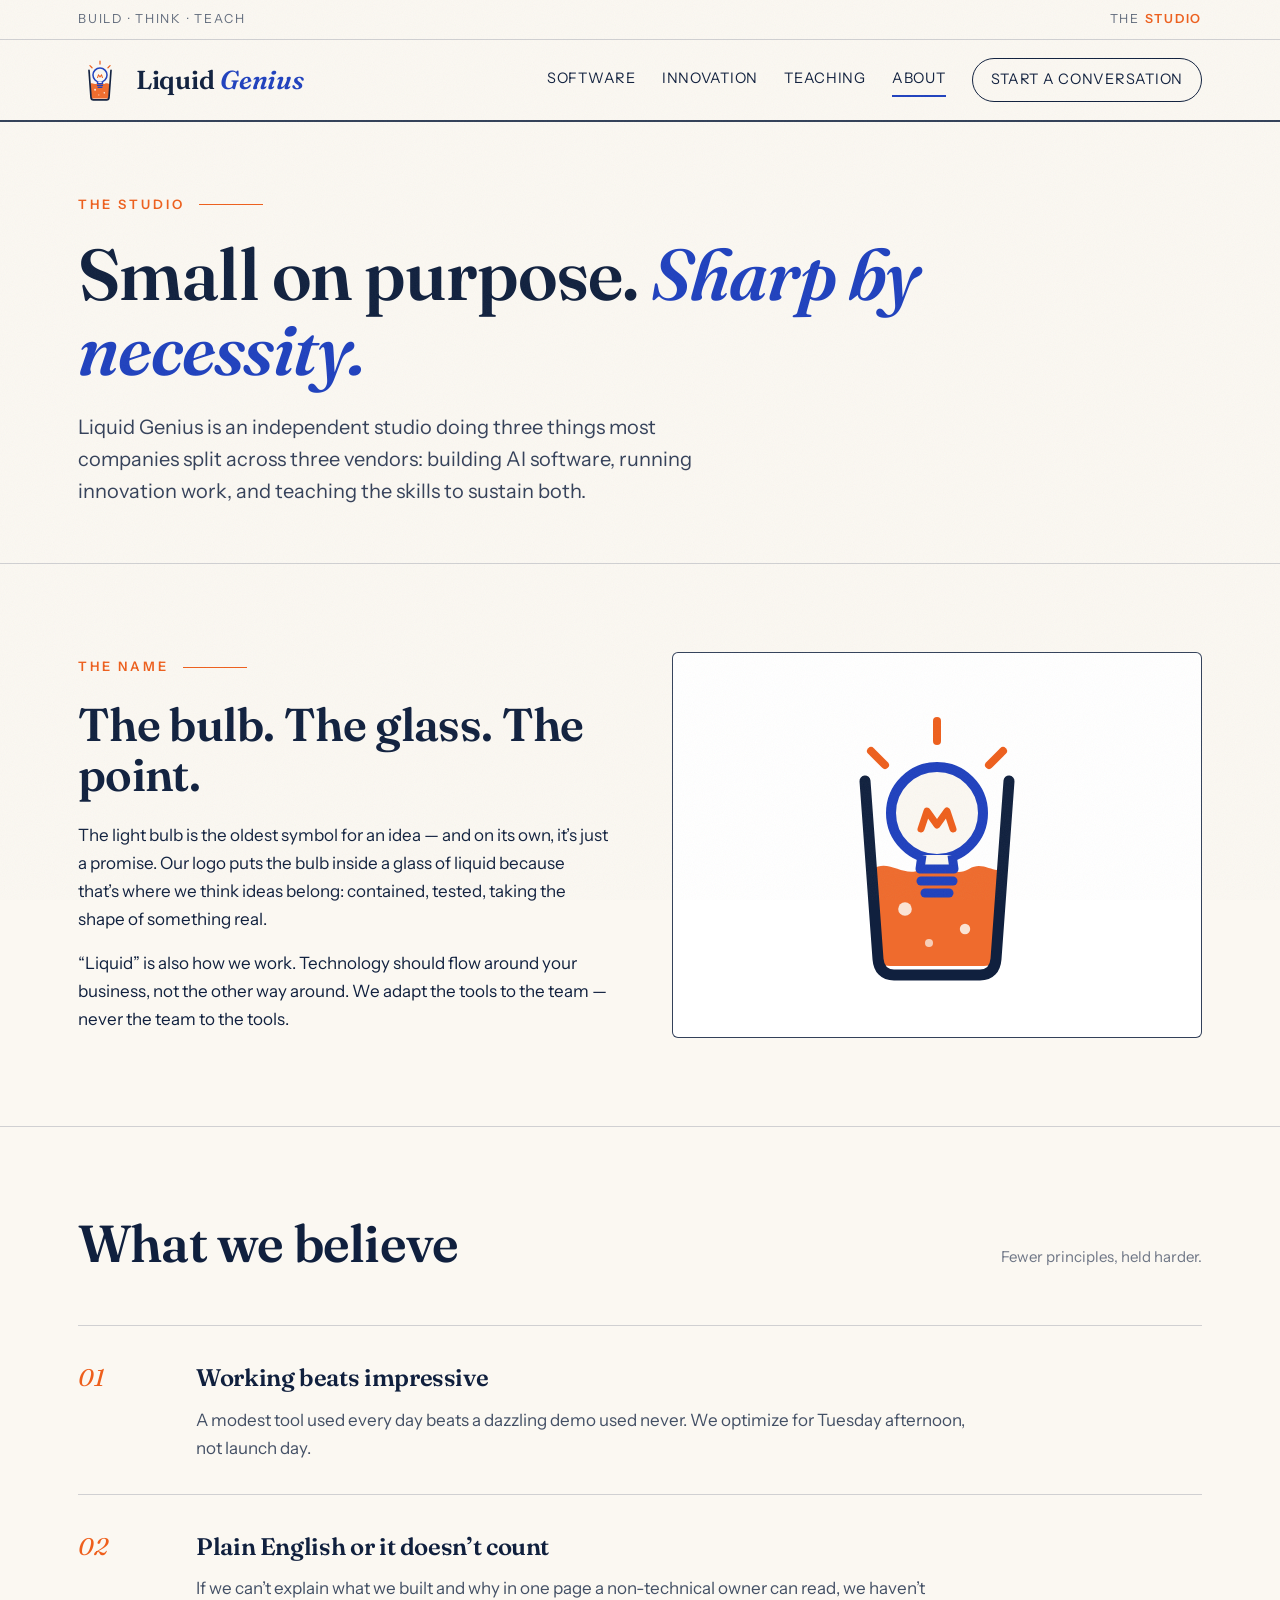
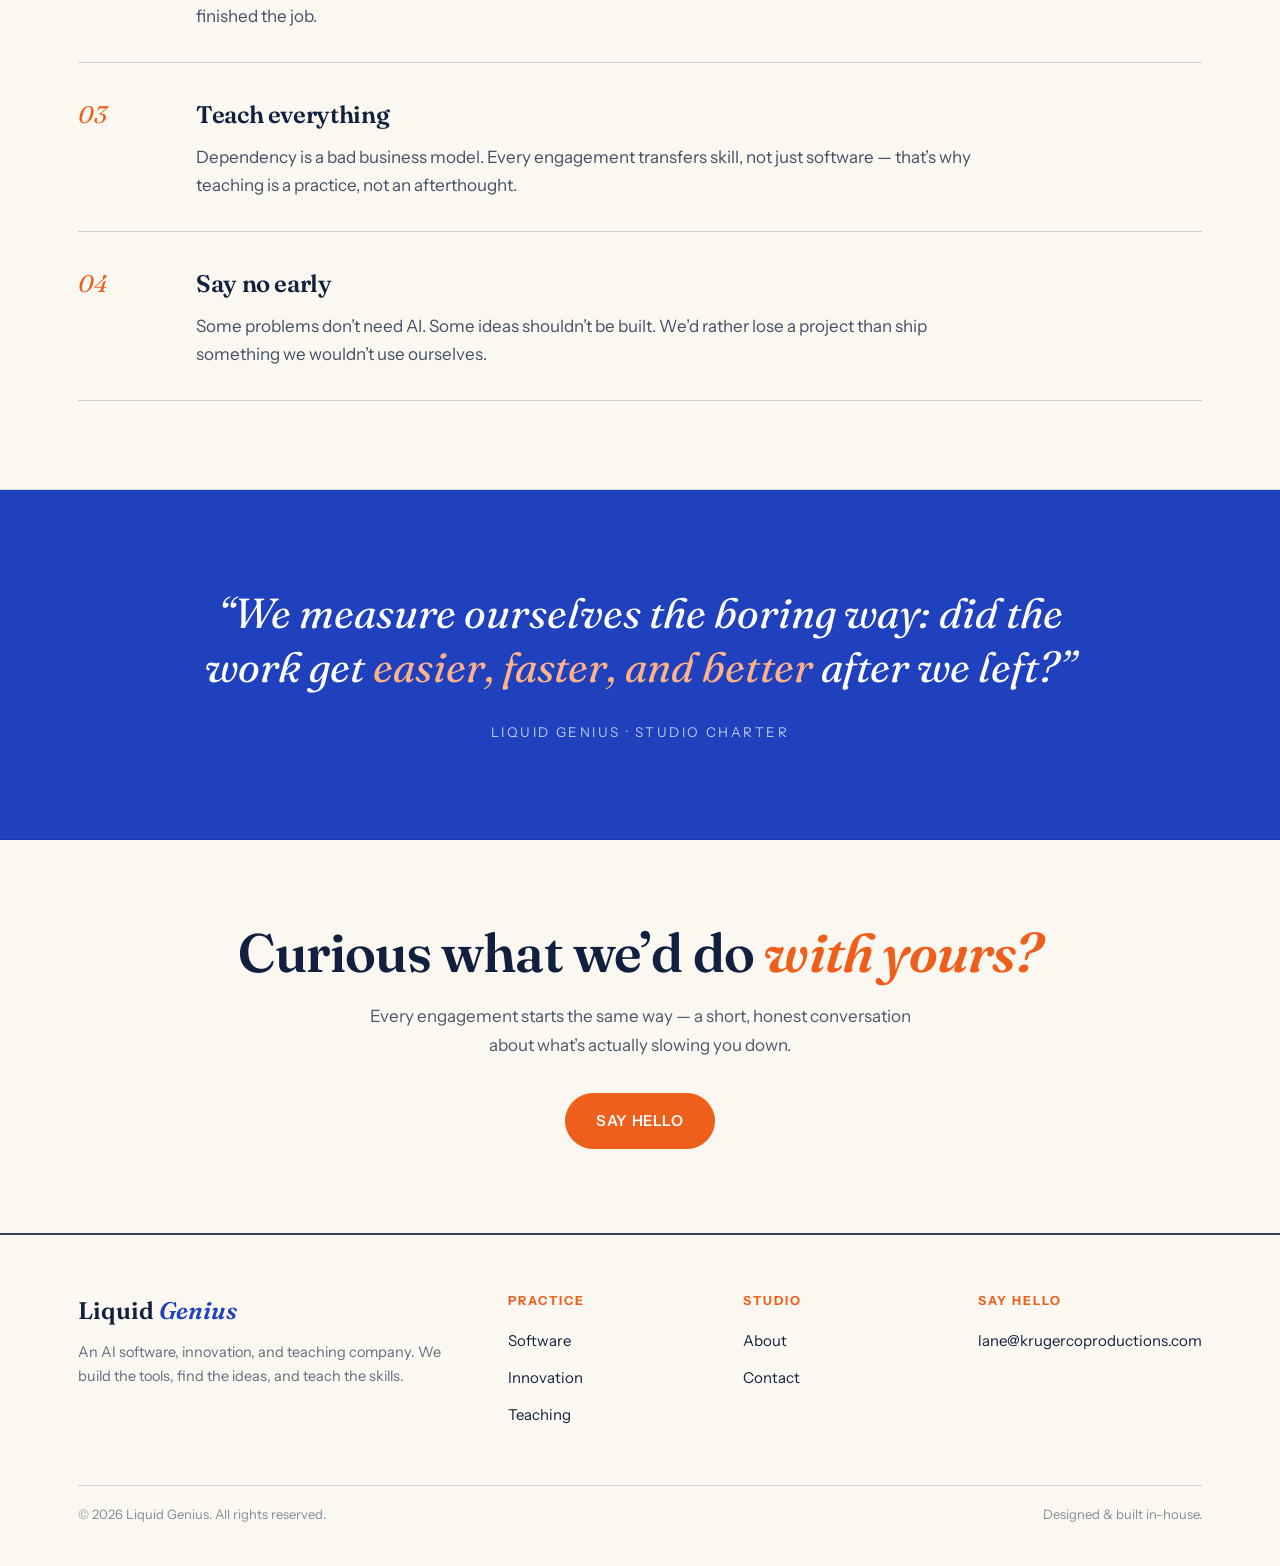
==== about.html @ c3c3f887 "Add Liquid Genius website" ====
<!DOCTYPE html>
<html lang="en">
<head>
  <meta charset="UTF-8">
  <meta name="viewport" content="width=device-width, initial-scale=1.0">
  <title>About — Liquid Genius</title>
  <meta name="description" content="About Liquid Genius: an independent AI software, innovation, and teaching studio. Why the light bulb, why the glass, and how we work.">
  <link rel="icon" type="image/svg+xml" href="logo.svg">
  <link rel="preconnect" href="https://fonts.googleapis.com">
  <link rel="preconnect" href="https://fonts.gstatic.com" crossorigin>
  <link href="https://fonts.googleapis.com/css2?family=Fraunces:ital,wght@0,400;0,600;1,400;1,600&family=Instrument+Sans:wght@400;500;600&display=swap" rel="stylesheet">
  <link rel="stylesheet" href="styles.css">
</head>
<body>

  <div class="topbar">
    <div class="wrap">
      <span>Build &middot; Think &middot; Teach</span>
      <span>The <b>studio</b></span>
    </div>
  </div>

  <header class="site">
    <div class="wrap">
      <a class="brand" href="index.html">
        <img src="logo.svg" alt="Liquid Genius logo — a light bulb in a liquid glass">
        <span class="word">Liquid&nbsp;<em>Genius</em></span>
      </a>
      <input type="checkbox" id="navtoggle">
      <label class="burger" for="navtoggle" aria-label="Menu"><span></span><span></span><span></span></label>
      <nav class="main">
        <a href="software.html">Software</a>
        <a href="innovation.html">Innovation</a>
        <a href="teaching.html">Teaching</a>
        <a href="about.html" class="here">About</a>
        <a href="contact.html" class="cta">Start a conversation</a>
      </nav>
    </div>
  </header>

  <section class="page-hero">
    <div class="wrap">
      <p class="kicker">The studio</p>
      <h1>Small on purpose. <em>Sharp by necessity.</em></h1>
      <p class="lede">Liquid Genius is an independent studio doing three things most companies split across three vendors: building AI software, running innovation work, and teaching the skills to sustain both.</p>
    </div>
  </section>

  <section class="block">
    <div class="wrap feature">
      <div>
        <p class="kicker">The name</p>
        <h2>The bulb. The glass. The point.</h2>
        <p>The light bulb is the oldest symbol for an idea — and on its own, it&rsquo;s just a promise. Our logo puts the bulb inside a glass of liquid because that&rsquo;s where we think ideas belong: contained, tested, taking the shape of something real.</p>
        <p>&ldquo;Liquid&rdquo; is also how we work. Technology should flow around your business, not the other way around. We adapt the tools to the team — never the team to the tools.</p>
      </div>
      <div class="art" style="display:flex; justify-content:center;">
        <img src="logo.svg" alt="The Liquid Genius mark: a light bulb in a liquid glass" style="max-width:240px;">
      </div>
    </div>
  </section>

  <section class="block">
    <div class="wrap">
      <div class="section-head">
        <h2>What we believe</h2>
        <p class="note">Fewer principles, held harder.</p>
      </div>
      <div class="steps">
        <div class="step">
          <div>
            <h3>Working beats impressive</h3>
            <p>A modest tool used every day beats a dazzling demo used never. We optimize for Tuesday afternoon, not launch day.</p>
          </div>
        </div>
        <div class="step">
          <div>
            <h3>Plain English or it doesn&rsquo;t count</h3>
            <p>If we can&rsquo;t explain what we built and why in one page a non-technical owner can read, we haven&rsquo;t finished the job.</p>
          </div>
        </div>
        <div class="step">
          <div>
            <h3>Teach everything</h3>
            <p>Dependency is a bad business model. Every engagement transfers skill, not just software — that&rsquo;s why teaching is a practice, not an afterthought.</p>
          </div>
        </div>
        <div class="step">
          <div>
            <h3>Say no early</h3>
            <p>Some problems don&rsquo;t need AI. Some ideas shouldn&rsquo;t be built. We&rsquo;d rather lose a project than ship something we wouldn&rsquo;t use ourselves.</p>
          </div>
        </div>
      </div>
    </div>
  </section>

  <section class="pull">
    <div class="wrap">
      <blockquote>&ldquo;We measure ourselves the boring way: did the work get <span class="hl">easier, faster, and better</span> after we left?&rdquo;</blockquote>
      <cite>Liquid Genius &middot; Studio charter</cite>
    </div>
  </section>

  <section class="band">
    <div class="wrap">
      <h2>Curious what we&rsquo;d do <em>with yours?</em></h2>
      <p>Every engagement starts the same way — a short, honest conversation about what&rsquo;s actually slowing you down.</p>
      <a class="btn orange" href="contact.html">Say hello</a>
    </div>
  </section>

  <footer class="site">
    <div class="wrap">
      <div class="cols">
        <div>
          <div class="word">Liquid&nbsp;<em>Genius</em></div>
          <p>An AI software, innovation, and teaching company. We build the tools, find the ideas, and teach the skills.</p>
        </div>
        <div>
          <h4>Practice</h4>
          <ul>
            <li><a href="software.html">Software</a></li>
            <li><a href="innovation.html">Innovation</a></li>
            <li><a href="teaching.html">Teaching</a></li>
          </ul>
        </div>
        <div>
          <h4>Studio</h4>
          <ul>
            <li><a href="about.html">About</a></li>
            <li><a href="contact.html">Contact</a></li>
          </ul>
        </div>
        <div>
          <h4>Say hello</h4>
          <ul>
            <li><a href="mailto:lane@krugercoproductions.com">lane@krugercoproductions.com</a></li>
          </ul>
        </div>
      </div>
      <div class="fine">
        <span>&copy; 2026 Liquid Genius. All rights reserved.</span>
        <span>Designed &amp; built in-house.</span>
      </div>
    </div>
  </footer>

</body>
</html>
---- styles.css ----
/* ------------------------------------------------------------------
   Liquid Genius — house stylesheet
   Bright editorial: warm paper, navy ink, cobalt blue, tangerine.
------------------------------------------------------------------- */

:root {
  --paper: #FBF8F2;
  --ink: #10203E;
  --blue: #1F41BE;
  --blue-deep: #14297A;
  --orange: #EE5F1C;
  --orange-soft: #FBE3D4;
  --rule: rgba(16, 32, 62, 0.18);
  --rule-strong: rgba(16, 32, 62, 0.85);
  --max: 1180px;
  --serif: "Fraunces", Georgia, serif;
  --sans: "Instrument Sans", "Helvetica Neue", Arial, sans-serif;
}

* { margin: 0; padding: 0; box-sizing: border-box; }

html { scroll-behavior: smooth; }

body {
  background: var(--paper);
  color: var(--ink);
  font-family: var(--sans);
  font-size: 17px;
  line-height: 1.65;
  -webkit-font-smoothing: antialiased;
}

/* faint paper grain */
body::before {
  content: "";
  position: fixed;
  inset: 0;
  pointer-events: none;
  z-index: 999;
  opacity: 0.05;
  background-image: url("data:image/svg+xml,%3Csvg xmlns='http://www.w3.org/2000/svg' width='160' height='160'%3E%3Cfilter id='n'%3E%3CfeTurbulence type='fractalNoise' baseFrequency='0.9' numOctaves='2'/%3E%3C/filter%3E%3Crect width='160' height='160' filter='url(%23n)'/%3E%3C/svg%3E");
}

img, svg { display: block; max-width: 100%; }

a { color: var(--blue); text-decoration-color: var(--orange); text-decoration-thickness: 2px; text-underline-offset: 3px; }
a:hover { color: var(--orange); }

.wrap { max-width: var(--max); margin: 0 auto; padding: 0 28px; }

/* ---------- masthead ---------- */

.topbar {
  border-bottom: 1px solid var(--rule);
  font-size: 12.5px;
  letter-spacing: 0.14em;
  text-transform: uppercase;
}
.topbar .wrap {
  display: flex;
  justify-content: space-between;
  padding-top: 9px;
  padding-bottom: 9px;
  color: rgba(16, 32, 62, 0.65);
}
.topbar span b { color: var(--orange); font-weight: 600; }

header.site {
  border-bottom: 2px solid var(--rule-strong);
  position: relative;
}
header.site .wrap {
  display: flex;
  align-items: center;
  justify-content: space-between;
  gap: 24px;
  padding-top: 18px;
  padding-bottom: 18px;
}

.brand {
  display: flex;
  align-items: center;
  gap: 14px;
  text-decoration: none;
  color: var(--ink);
}
.brand:hover { color: var(--ink); }
.brand svg, .brand img { width: 44px; height: 44px; }
.brand .word {
  font-family: var(--serif);
  font-weight: 600;
  font-size: 26px;
  letter-spacing: -0.01em;
  line-height: 1;
}
.brand .word em { font-style: italic; color: var(--blue); }

nav.main { display: flex; gap: 26px; align-items: center; }
nav.main a {
  font-size: 14.5px;
  letter-spacing: 0.05em;
  text-transform: uppercase;
  text-decoration: none;
  color: var(--ink);
  padding: 4px 0;
  border-bottom: 2px solid transparent;
}
nav.main a:hover { border-bottom-color: var(--orange); color: var(--ink); }
nav.main a.here { border-bottom-color: var(--blue); }
nav.main a.cta {
  border: 1.5px solid var(--ink);
  padding: 9px 18px;
  border-radius: 999px;
}
nav.main a.cta:hover { background: var(--orange); border-color: var(--orange); color: #fff; }

/* mobile nav */
#navtoggle { display: none; }
label.burger { display: none; cursor: pointer; }
label.burger span { display: block; width: 26px; height: 2px; background: var(--ink); margin: 6px 0; }

/* ---------- type ---------- */

h1, h2, h3 { font-family: var(--serif); font-weight: 600; letter-spacing: -0.015em; }

.kicker {
  font-family: var(--sans);
  font-size: 13px;
  font-weight: 600;
  letter-spacing: 0.22em;
  text-transform: uppercase;
  color: var(--orange);
  display: flex;
  align-items: center;
  gap: 14px;
  margin-bottom: 22px;
}
.kicker::after { content: ""; height: 1px; flex: 0 0 64px; background: var(--orange); }

.display {
  font-size: clamp(44px, 7vw, 88px);
  line-height: 1.02;
}
.display em { font-style: italic; color: var(--blue); }
.display .mark {
  font-style: italic;
  color: var(--ink);
  background: linear-gradient(transparent 62%, var(--orange-soft) 62%);
  padding: 0 4px;
}

.lede {
  font-size: 20px;
  line-height: 1.6;
  max-width: 34em;
  color: rgba(16, 32, 62, 0.85);
}

/* ---------- hero ---------- */

.hero { padding: 84px 0 72px; border-bottom: 1px solid var(--rule); }
.hero .grid {
  display: grid;
  grid-template-columns: minmax(0, 7fr) minmax(0, 4fr);
  gap: 56px;
  align-items: center;
}
.hero .lede { margin-top: 28px; }
.hero .actions { margin-top: 38px; display: flex; gap: 16px; flex-wrap: wrap; }

.btn {
  display: inline-block;
  font-size: 15px;
  font-weight: 600;
  letter-spacing: 0.04em;
  text-transform: uppercase;
  text-decoration: none;
  padding: 15px 30px;
  border-radius: 999px;
  border: 1.5px solid var(--ink);
  color: var(--ink);
  transition: all 0.15s ease;
}
.btn:hover { transform: translateY(-2px); color: var(--ink); }
.btn.solid { background: var(--blue); border-color: var(--blue); color: #fff; }
.btn.solid:hover { background: var(--blue-deep); border-color: var(--blue-deep); color: #fff; }
.btn.orange { background: var(--orange); border-color: var(--orange); color: #fff; }
.btn.orange:hover { filter: brightness(0.92); color: #fff; }

.hero-art { position: relative; }
.hero-art svg { width: 100%; max-width: 380px; margin: 0 auto; }
.hero-art .caption {
  margin-top: 18px;
  text-align: center;
  font-size: 13px;
  letter-spacing: 0.08em;
  text-transform: uppercase;
  color: rgba(16, 32, 62, 0.55);
}

/* ---------- ticker strip ---------- */

.strip {
  border-bottom: 1px solid var(--rule);
  padding: 16px 0;
  font-size: 14px;
  letter-spacing: 0.16em;
  text-transform: uppercase;
  color: rgba(16, 32, 62, 0.6);
}
.strip .wrap { display: flex; gap: 34px; flex-wrap: wrap; justify-content: center; }
.strip b { color: var(--orange); font-weight: 600; }

/* ---------- numbered services ---------- */

section.block { padding: 88px 0; border-bottom: 1px solid var(--rule); }
section.block.tight { padding: 64px 0; }

.section-head { display: flex; align-items: baseline; justify-content: space-between; gap: 24px; margin-bottom: 54px; flex-wrap: wrap; }
.section-head h2 { font-size: clamp(32px, 4.4vw, 52px); line-height: 1.08; }
.section-head .note { font-size: 15px; color: rgba(16, 32, 62, 0.6); max-width: 22em; }

.svc { display: grid; grid-template-columns: 90px minmax(0, 5fr) minmax(0, 6fr) 130px; gap: 28px; align-items: baseline; padding: 34px 0; border-top: 1px solid var(--rule); text-decoration: none; color: var(--ink); transition: background 0.15s ease; }
.svc:last-of-type { border-bottom: 1px solid var(--rule); }
.svc:hover { background: rgba(31, 65, 190, 0.045); color: var(--ink); }
.svc .no { font-family: var(--serif); font-style: italic; font-size: 22px; color: var(--orange); }
.svc h3 { font-size: 30px; }
.svc p { font-size: 16px; color: rgba(16, 32, 62, 0.78); }
.svc .go { font-size: 13.5px; font-weight: 600; letter-spacing: 0.14em; text-transform: uppercase; color: var(--blue); text-align: right; }
.svc:hover .go { color: var(--orange); }

/* ---------- two-column feature ---------- */

.feature { display: grid; grid-template-columns: 1fr 1fr; gap: 64px; align-items: center; }
.feature h2 { font-size: clamp(30px, 4vw, 46px); line-height: 1.1; margin-bottom: 20px; }
.feature p + p { margin-top: 16px; }
.feature .art { border: 1.5px solid var(--rule-strong); border-radius: 6px; padding: 48px 40px; background: #fff; }

/* ---------- stats ---------- */

.stats { display: grid; grid-template-columns: repeat(3, 1fr); gap: 0; border: 1.5px solid var(--rule-strong); border-radius: 6px; overflow: hidden; background: #fff; }
.stat { padding: 38px 34px; border-left: 1px solid var(--rule); }
.stat:first-child { border-left: 0; }
.stat .n { font-family: var(--serif); font-size: 52px; line-height: 1; color: var(--blue); }
.stat .n sup { font-size: 26px; color: var(--orange); }
.stat .l { margin-top: 10px; font-size: 14px; letter-spacing: 0.1em; text-transform: uppercase; color: rgba(16, 32, 62, 0.6); }

/* ---------- cards (courses etc.) ---------- */

.cards { display: grid; grid-template-columns: repeat(3, 1fr); gap: 26px; }
.card { border: 1.5px solid var(--rule-strong); border-radius: 6px; background: #fff; padding: 32px 28px; display: flex; flex-direction: column; gap: 14px; }
.card .tag { align-self: flex-start; font-size: 12px; font-weight: 600; letter-spacing: 0.14em; text-transform: uppercase; color: var(--orange); border: 1px solid var(--orange); border-radius: 999px; padding: 4px 12px; }
.card h3 { font-size: 24px; line-height: 1.2; }
.card p { font-size: 15.5px; color: rgba(16, 32, 62, 0.78); flex: 1; }
.card .meta { font-size: 13.5px; letter-spacing: 0.06em; text-transform: uppercase; color: rgba(16, 32, 62, 0.55); border-top: 1px solid var(--rule); padding-top: 14px; }

/* ---------- pull quote ---------- */

.pull { padding: 96px 0; text-align: center; border-bottom: 1px solid var(--rule); background: var(--blue); color: #fff; }
.pull blockquote { font-family: var(--serif); font-style: italic; font-size: clamp(26px, 3.6vw, 42px); line-height: 1.3; max-width: 22em; margin: 0 auto; }
.pull blockquote .hl { color: #FFB187; }
.pull cite { display: block; margin-top: 26px; font-family: var(--sans); font-style: normal; font-size: 13.5px; letter-spacing: 0.18em; text-transform: uppercase; color: rgba(255, 255, 255, 0.7); }

/* ---------- page hero (interior pages) ---------- */

.page-hero { padding: 72px 0 56px; border-bottom: 1px solid var(--rule); }
.page-hero h1 { font-size: clamp(40px, 6vw, 72px); line-height: 1.04; }
.page-hero h1 em { font-style: italic; color: var(--blue); }
.page-hero .lede { margin-top: 24px; }

/* ---------- prose lists ---------- */

.steps { counter-reset: step; }
.step { display: grid; grid-template-columns: 90px 1fr; gap: 28px; padding: 32px 0; border-top: 1px solid var(--rule); }
.step:last-child { border-bottom: 1px solid var(--rule); }
.step::before { counter-increment: step; content: "0" counter(step); font-family: var(--serif); font-style: italic; font-size: 24px; color: var(--orange); }
.step h3 { font-size: 24px; margin-bottom: 8px; }
.step p { color: rgba(16, 32, 62, 0.78); max-width: 46em; }

/* ---------- CTA band ---------- */

.band { padding: 84px 0; text-align: center; }
.band h2 { font-size: clamp(32px, 4.6vw, 54px); line-height: 1.08; }
.band h2 em { font-style: italic; color: var(--orange); }
.band p { margin: 20px auto 34px; max-width: 32em; color: rgba(16, 32, 62, 0.75); }

/* ---------- contact ---------- */

.contact-grid { display: grid; grid-template-columns: 5fr 6fr; gap: 64px; align-items: start; }
.contact-grid .info h3 { font-size: 22px; margin-bottom: 6px; }
.contact-grid .info .item { padding: 22px 0; border-top: 1px solid var(--rule); }
.contact-grid .info .item:last-child { border-bottom: 1px solid var(--rule); }
.contact-grid .info a { font-size: 18px; }

form.contact { border: 1.5px solid var(--rule-strong); border-radius: 6px; background: #fff; padding: 38px 34px; }
form.contact label { display: block; font-size: 13px; font-weight: 600; letter-spacing: 0.12em; text-transform: uppercase; margin: 22px 0 8px; color: rgba(16, 32, 62, 0.7); }
form.contact label:first-of-type { margin-top: 0; }
form.contact input, form.contact select, form.contact textarea {
  width: 100%;
  font: 16px/1.5 var(--sans);
  color: var(--ink);
  background: var(--paper);
  border: 1px solid var(--rule);
  border-radius: 4px;
  padding: 13px 14px;
}
form.contact input:focus, form.contact select:focus, form.contact textarea:focus {
  outline: 2px solid var(--blue);
  outline-offset: 1px;
}
form.contact button { margin-top: 28px; width: 100%; cursor: pointer; font-family: var(--sans); }

/* ---------- footer ---------- */

footer.site { border-top: 2px solid var(--rule-strong); padding: 56px 0 40px; }
footer.site .cols { display: grid; grid-template-columns: 2fr 1fr 1fr 1fr; gap: 40px; }
footer.site .word { font-family: var(--serif); font-weight: 600; font-size: 24px; }
footer.site .word em { font-style: italic; color: var(--blue); }
footer.site p { font-size: 14.5px; color: rgba(16, 32, 62, 0.65); max-width: 26em; margin-top: 10px; }
footer.site h4 { font-size: 12.5px; letter-spacing: 0.16em; text-transform: uppercase; color: var(--orange); margin-bottom: 14px; }
footer.site ul { list-style: none; }
footer.site li { margin-bottom: 9px; }
footer.site li a { font-size: 15px; text-decoration: none; color: var(--ink); }
footer.site li a:hover { color: var(--orange); }
footer.site .fine { margin-top: 48px; padding-top: 18px; border-top: 1px solid var(--rule); display: flex; justify-content: space-between; gap: 16px; flex-wrap: wrap; font-size: 13px; color: rgba(16, 32, 62, 0.5); }

/* ---------- responsive ---------- */

@media (max-width: 920px) {
  .hero .grid, .feature, .contact-grid { grid-template-columns: 1fr; }
  .hero-art { order: -1; }
  .hero-art svg { max-width: 220px; }
  .svc { grid-template-columns: 56px 1fr; }
  .svc p { grid-column: 2; }
  .svc .go { grid-column: 2; text-align: left; }
  .stats, .cards { grid-template-columns: 1fr; }
  .stat { border-left: 0; border-top: 1px solid var(--rule); }
  .stat:first-child { border-top: 0; }
  footer.site .cols { grid-template-columns: 1fr 1fr; }

  label.burger { display: block; }
  nav.main {
    display: none;
    position: absolute;
    top: 100%;
    left: 0;
    right: 0;
    background: var(--paper);
    border-bottom: 2px solid var(--rule-strong);
    flex-direction: column;
    align-items: flex-start;
    padding: 20px 28px 26px;
    gap: 18px;
    z-index: 50;
  }
  #navtoggle:checked ~ nav.main { display: flex; }
}
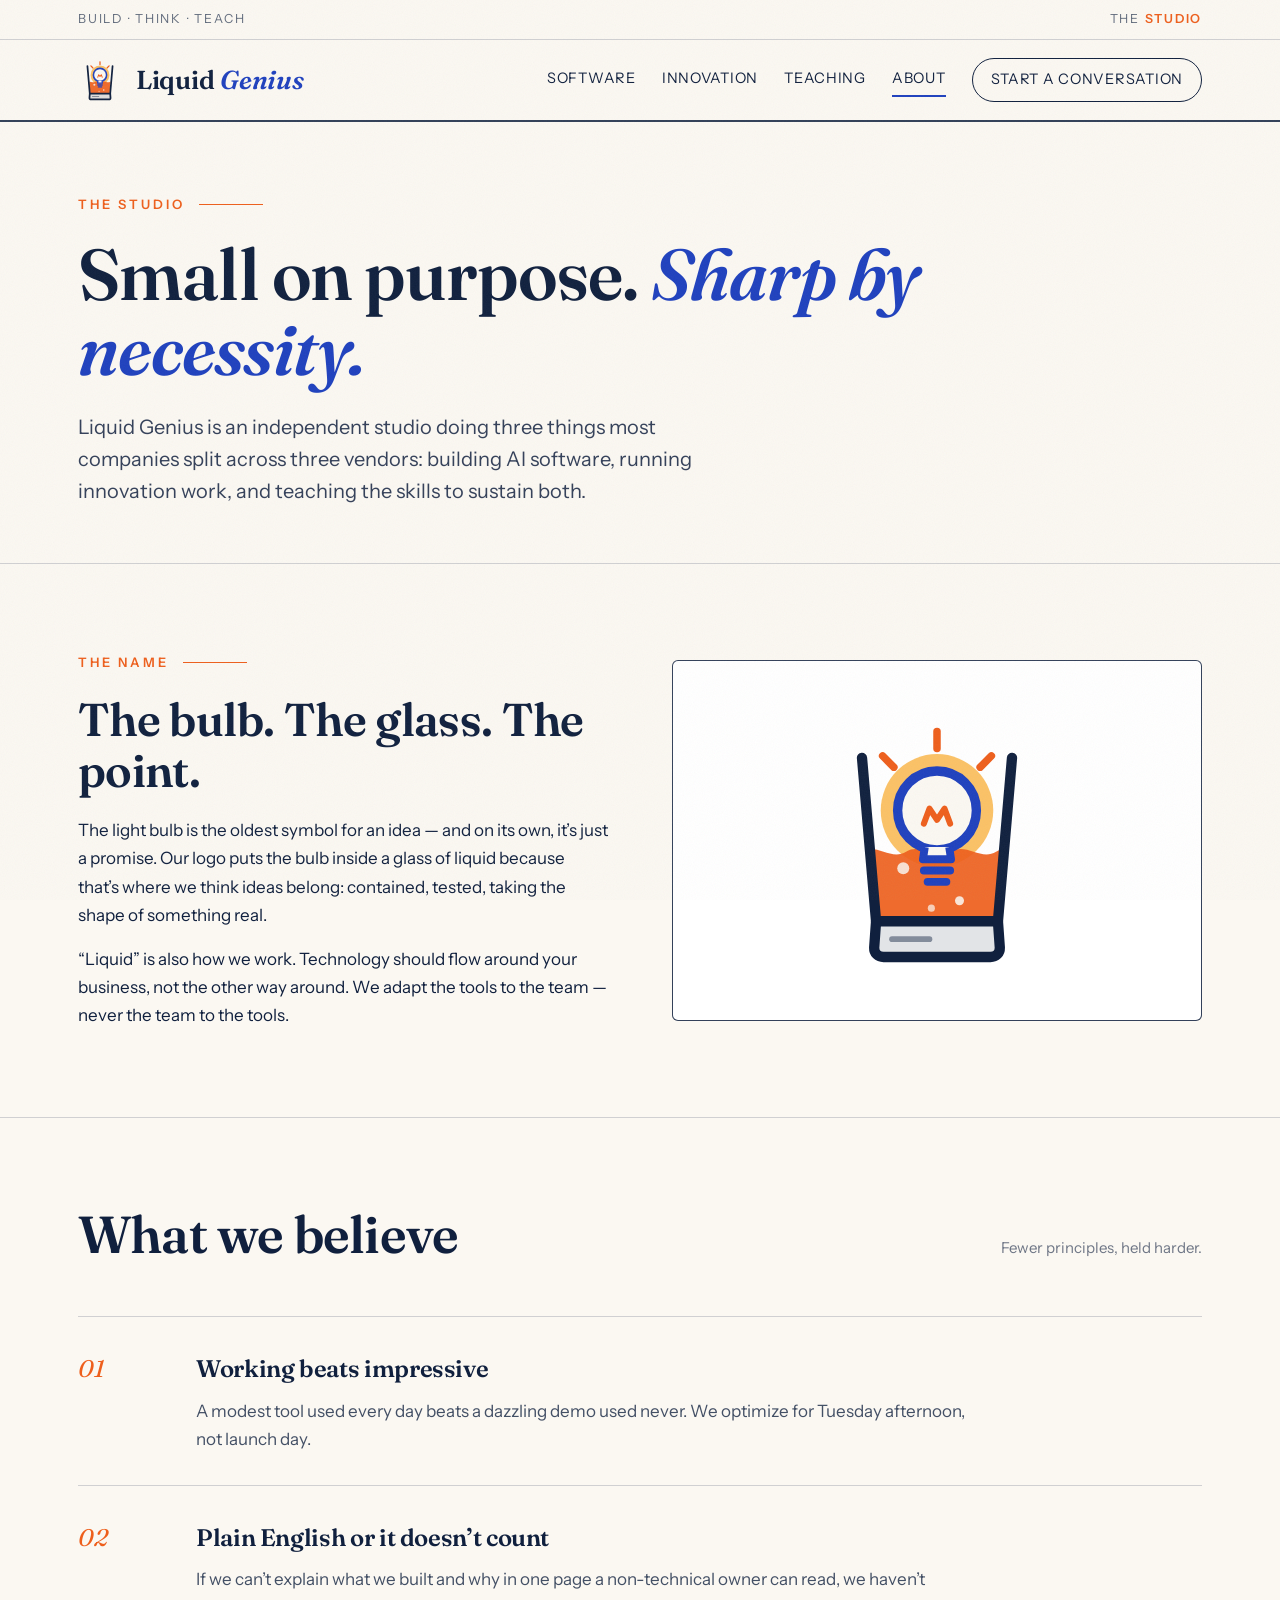
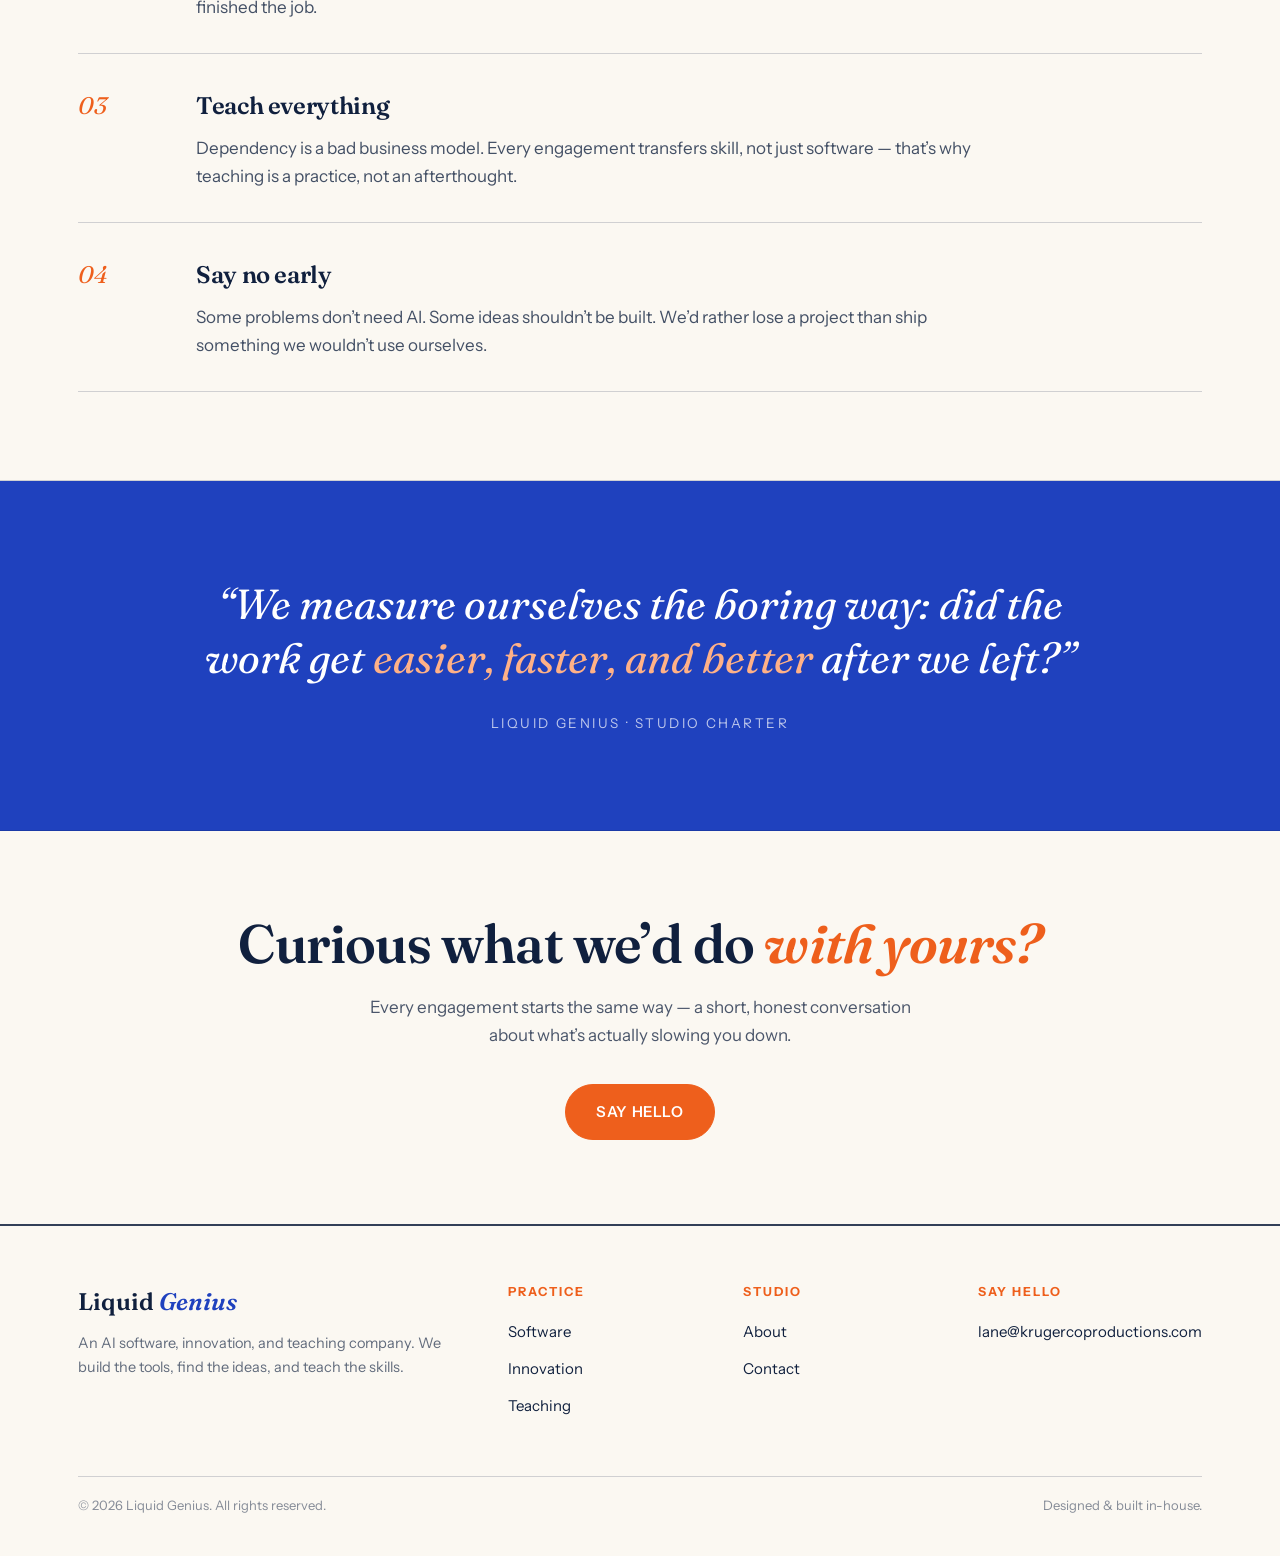
==== commit ab823e4f: "New rocks-glass logo + site animations" ====
--- a/about.html
+++ b/about.html
@@ -146,5 +146,6 @@
     </div>
   </footer>
 
+  <script src="script.js" defer></script>
 </body>
 </html>
--- a/styles.css
+++ b/styles.css
@@ -324,6 +324,43 @@
 footer.site li a { font-size: 15px; text-decoration: none; color: var(--ink); }
 footer.site li a:hover { color: var(--orange); }
 footer.site .fine { margin-top: 48px; padding-top: 18px; border-top: 1px solid var(--rule); display: flex; justify-content: space-between; gap: 16px; flex-wrap: wrap; font-size: 13px; color: rgba(16, 32, 62, 0.5); }
+
+/* ---------- animations ---------- */
+
+@keyframes rise-in {
+  from { opacity: 0; transform: translateY(26px); }
+  to   { opacity: 1; transform: none; }
+}
+
+/* hero intro (on page load) */
+.hero .kicker    { animation: rise-in 0.7s ease-out both; }
+.hero .display   { animation: rise-in 0.7s ease-out 0.12s both; }
+.hero .lede      { animation: rise-in 0.7s ease-out 0.24s both; }
+.hero .actions   { animation: rise-in 0.7s ease-out 0.36s both; }
+.hero-art        { animation: rise-in 0.9s ease-out 0.3s both; }
+
+/* gentle float for the hero glass */
+@keyframes bob { 0%, 100% { transform: translateY(0); } 50% { transform: translateY(-10px); } }
+.hero-art img, .hero-art svg { animation: bob 5s ease-in-out infinite; }
+
+/* scroll reveals (elements get .reveal via script.js) */
+.reveal { opacity: 0; transform: translateY(26px); transition: opacity 0.7s ease, transform 0.7s ease; }
+.reveal.in { opacity: 1; transform: none; }
+
+/* livelier hovers */
+.card { transition: transform 0.2s ease, box-shadow 0.2s ease; }
+.card:hover { transform: translateY(-6px); box-shadow: 0 14px 30px rgba(16, 32, 62, 0.1); }
+.svc .go { transition: transform 0.2s ease, color 0.15s ease; }
+.svc:hover .go { transform: translateX(6px); }
+.brand img { transition: transform 0.25s ease; }
+.brand:hover img { transform: rotate(-8deg) scale(1.06); }
+.btn:active { transform: translateY(0) scale(0.98); }
+
+@media (prefers-reduced-motion: reduce) {
+  .hero .kicker, .hero .display, .hero .lede, .hero .actions, .hero-art,
+  .hero-art img, .hero-art svg, .card, .svc .go, .brand img { animation: none; transition: none; }
+  .reveal { opacity: 1; transform: none; }
+}
 
 /* ---------- responsive ---------- */
 
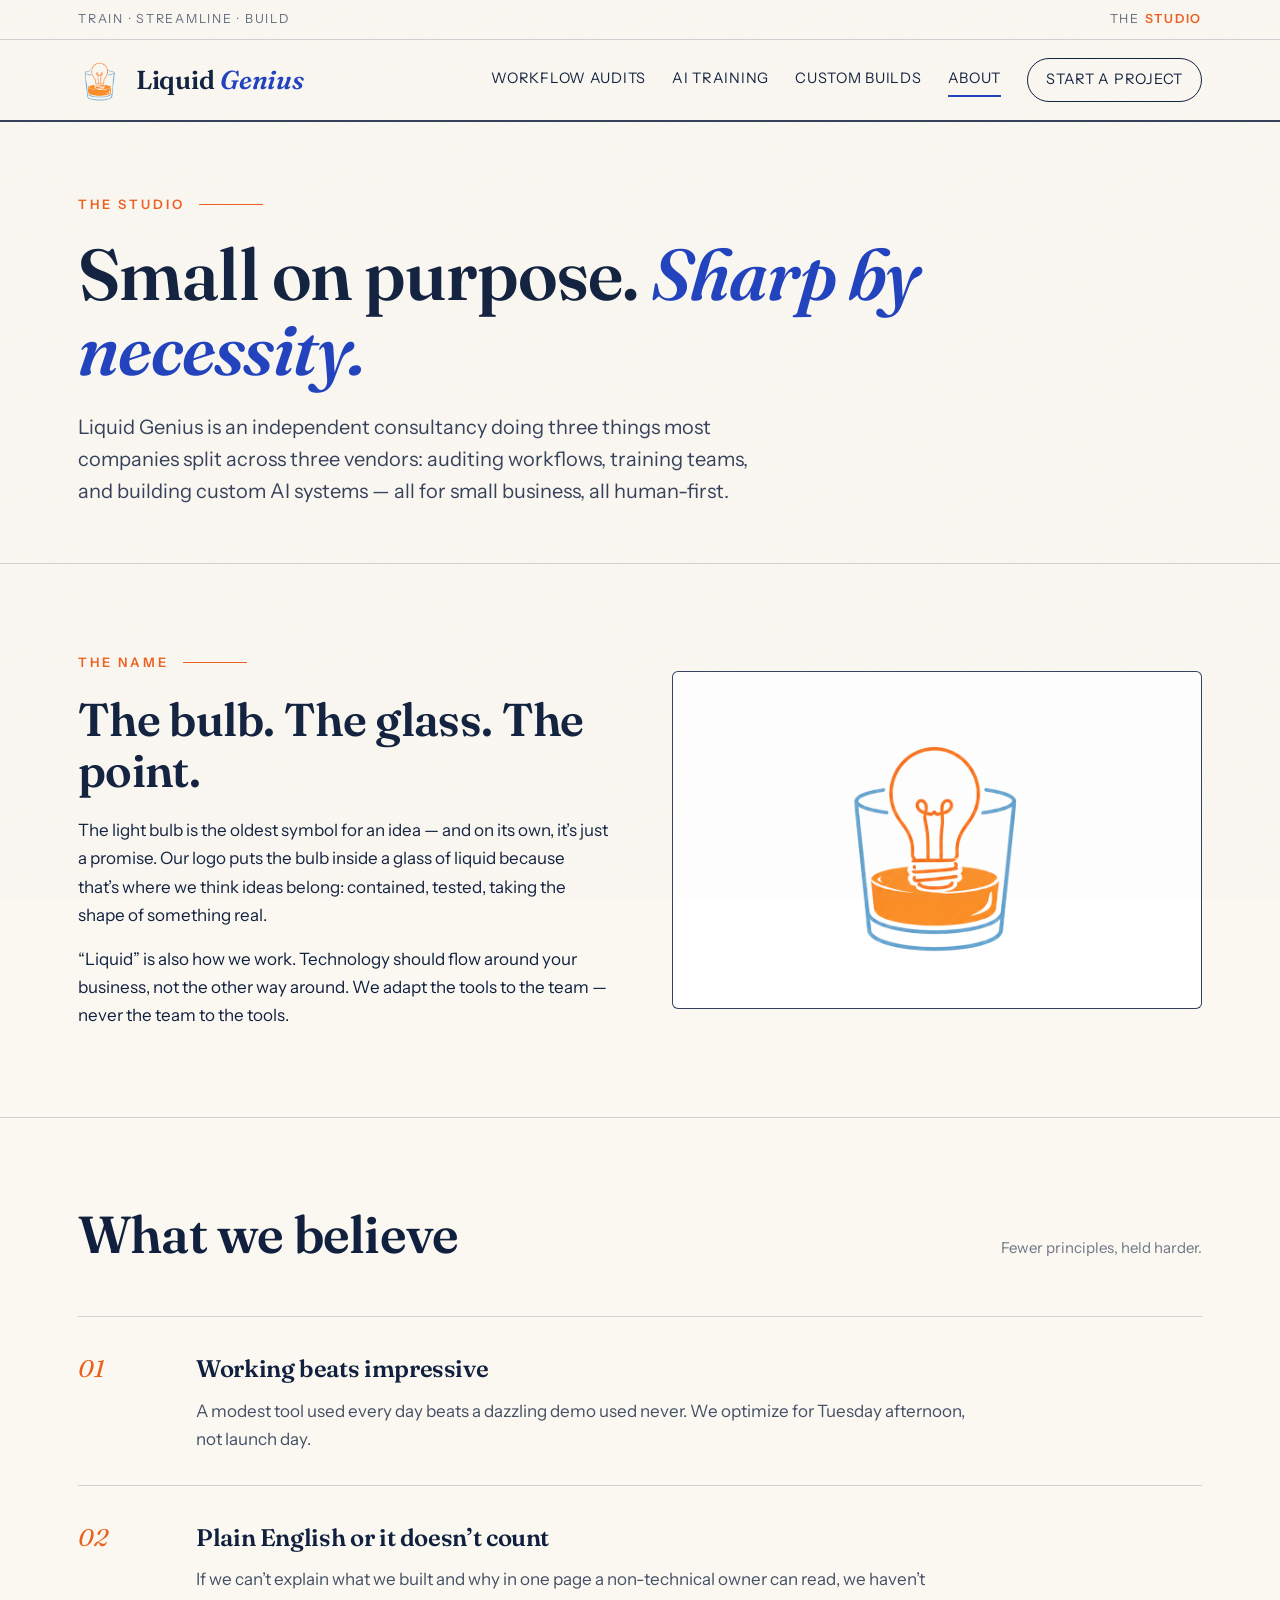
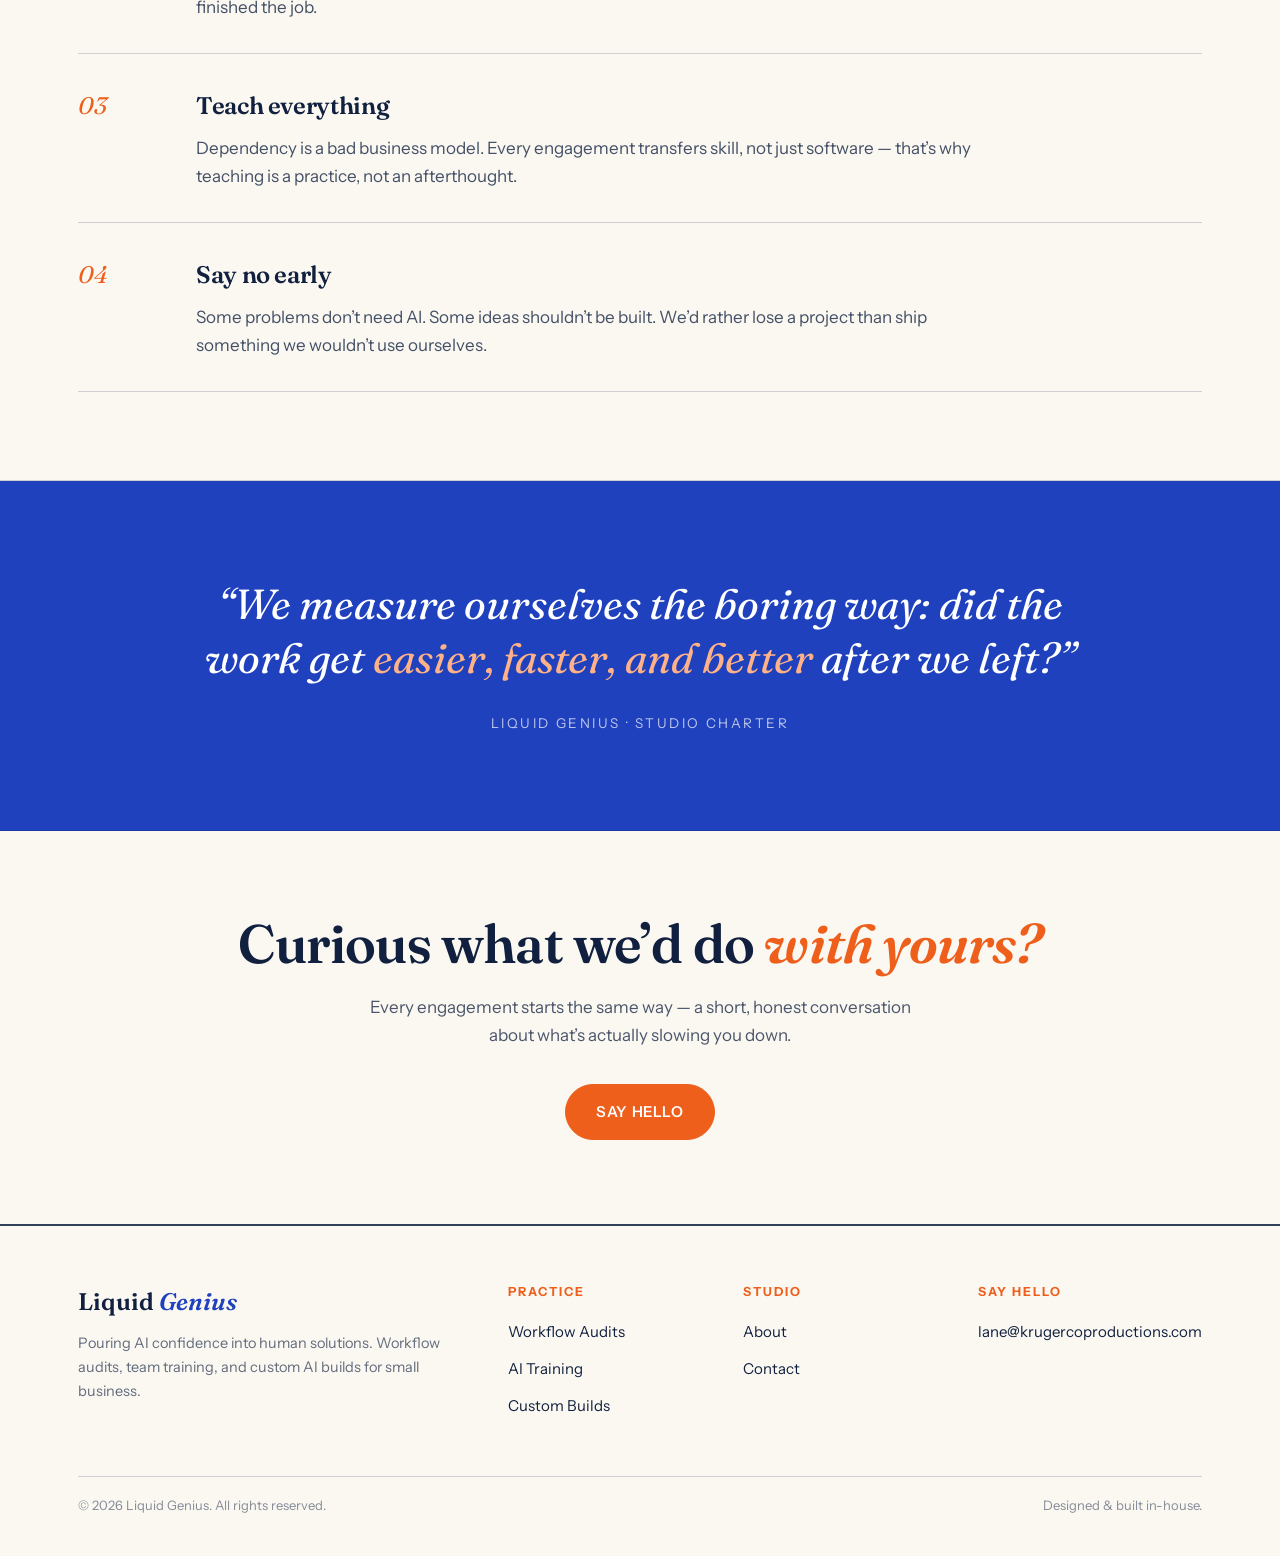
==== commit 968712f6: "Real logo, hero signup form, small-business consulting content" ====
--- a/about.html
+++ b/about.html
@@ -5,7 +5,7 @@
   <meta name="viewport" content="width=device-width, initial-scale=1.0">
   <title>About — Liquid Genius</title>
   <meta name="description" content="About Liquid Genius: an independent AI software, innovation, and teaching studio. Why the light bulb, why the glass, and how we work.">
-  <link rel="icon" type="image/svg+xml" href="logo.svg">
+  <link rel="icon" type="image/png" href="liquid-genius-mark.png">
   <link rel="preconnect" href="https://fonts.googleapis.com">
   <link rel="preconnect" href="https://fonts.gstatic.com" crossorigin>
   <link href="https://fonts.googleapis.com/css2?family=Fraunces:ital,wght@0,400;0,600;1,400;1,600&family=Instrument+Sans:wght@400;500;600&display=swap" rel="stylesheet">
@@ -15,7 +15,7 @@
 
   <div class="topbar">
     <div class="wrap">
-      <span>Build &middot; Think &middot; Teach</span>
+      <span>Train &middot; Streamline &middot; Build</span>
       <span>The <b>studio</b></span>
     </div>
   </div>
@@ -23,17 +23,17 @@
   <header class="site">
     <div class="wrap">
       <a class="brand" href="index.html">
-        <img src="logo.svg" alt="Liquid Genius logo — a light bulb in a liquid glass">
+        <img src="liquid-genius-mark.png" alt="Liquid Genius — a light bulb in a rocks glass">
         <span class="word">Liquid&nbsp;<em>Genius</em></span>
       </a>
       <input type="checkbox" id="navtoggle">
       <label class="burger" for="navtoggle" aria-label="Menu"><span></span><span></span><span></span></label>
       <nav class="main">
-        <a href="software.html">Software</a>
-        <a href="innovation.html">Innovation</a>
-        <a href="teaching.html">Teaching</a>
+        <a href="innovation.html">Workflow Audits</a>
+        <a href="teaching.html">AI Training</a>
+        <a href="software.html">Custom Builds</a>
         <a href="about.html" class="here">About</a>
-        <a href="contact.html" class="cta">Start a conversation</a>
+        <a href="contact.html" class="cta">Start a project</a>
       </nav>
     </div>
   </header>
@@ -42,7 +42,7 @@
     <div class="wrap">
       <p class="kicker">The studio</p>
       <h1>Small on purpose. <em>Sharp by necessity.</em></h1>
-      <p class="lede">Liquid Genius is an independent studio doing three things most companies split across three vendors: building AI software, running innovation work, and teaching the skills to sustain both.</p>
+      <p class="lede">Liquid Genius is an independent consultancy doing three things most companies split across three vendors: auditing workflows, training teams, and building custom AI systems — all for small business, all human-first.</p>
     </div>
   </section>
 
@@ -55,7 +55,7 @@
         <p>&ldquo;Liquid&rdquo; is also how we work. Technology should flow around your business, not the other way around. We adapt the tools to the team — never the team to the tools.</p>
       </div>
       <div class="art" style="display:flex; justify-content:center;">
-        <img src="logo.svg" alt="The Liquid Genius mark: a light bulb in a liquid glass" style="max-width:240px;">
+        <img src="liquid-genius-mark.png" alt="The Liquid Genius mark: a light bulb in a rocks glass" style="max-width:240px;">
       </div>
     </div>
   </section>
@@ -115,14 +115,14 @@
       <div class="cols">
         <div>
           <div class="word">Liquid&nbsp;<em>Genius</em></div>
-          <p>An AI software, innovation, and teaching company. We build the tools, find the ideas, and teach the skills.</p>
+          <p>Pouring AI confidence into human solutions. Workflow audits, team training, and custom AI builds for small business.</p>
         </div>
         <div>
           <h4>Practice</h4>
           <ul>
-            <li><a href="software.html">Software</a></li>
-            <li><a href="innovation.html">Innovation</a></li>
-            <li><a href="teaching.html">Teaching</a></li>
+            <li><a href="innovation.html">Workflow Audits</a></li>
+            <li><a href="teaching.html">AI Training</a></li>
+            <li><a href="software.html">Custom Builds</a></li>
           </ul>
         </div>
         <div>
--- a/styles.css
+++ b/styles.css
@@ -311,6 +311,28 @@
 }
 form.contact button { margin-top: 28px; width: 100%; cursor: pointer; font-family: var(--sans); }
 
+/* ---------- hero signup form + mini pillars ---------- */
+
+.mini-pillars { margin-top: 36px; display: flex; gap: 34px; flex-wrap: wrap; }
+.mini-pillars div { display: flex; flex-direction: column; gap: 2px; padding-left: 14px; border-left: 3px solid var(--orange); }
+.mini-pillars b { font-family: var(--serif); font-size: 19px; }
+.mini-pillars span { font-size: 13.5px; letter-spacing: 0.05em; text-transform: uppercase; color: rgba(16, 32, 62, 0.55); }
+
+.hero-form {
+  position: relative;
+  border: 1.5px solid var(--rule-strong);
+  border-radius: 6px;
+  background: #fff;
+  padding: 34px 30px 30px;
+  box-shadow: 10px 10px 0 rgba(31, 65, 190, 0.08);
+}
+.hero-form .form-mark { width: 54px; height: 54px; position: absolute; top: -27px; right: 24px; background: var(--paper); border: 1.5px solid var(--rule-strong); border-radius: 50%; padding: 6px; }
+.hero-form h3 { font-size: 24px; line-height: 1.15; }
+.hero-form .sub { margin: 8px 0 18px; font-size: 14.5px; color: rgba(16, 32, 62, 0.65); }
+.hero-form form.contact { border: none; border-radius: 0; background: transparent; padding: 0; }
+.hero-form form.contact label { margin-top: 14px; }
+.hero-form form.contact button { margin-top: 20px; }
+
 /* ---------- footer ---------- */
 
 footer.site { border-top: 2px solid var(--rule-strong); padding: 56px 0 40px; }
@@ -338,6 +360,8 @@
 .hero .lede      { animation: rise-in 0.7s ease-out 0.24s both; }
 .hero .actions   { animation: rise-in 0.7s ease-out 0.36s both; }
 .hero-art        { animation: rise-in 0.9s ease-out 0.3s both; }
+.hero-form       { animation: rise-in 0.9s ease-out 0.3s both; }
+.mini-pillars    { animation: rise-in 0.7s ease-out 0.48s both; }
 
 /* gentle float for the hero glass */
 @keyframes bob { 0%, 100% { transform: translateY(0); } 50% { transform: translateY(-10px); } }
@@ -367,6 +391,7 @@
 @media (max-width: 920px) {
   .hero .grid, .feature, .contact-grid { grid-template-columns: 1fr; }
   .hero-art { order: -1; }
+  .hero-form { margin-top: 16px; }
   .hero-art svg { max-width: 220px; }
   .svc { grid-template-columns: 56px 1fr; }
   .svc p { grid-column: 2; }
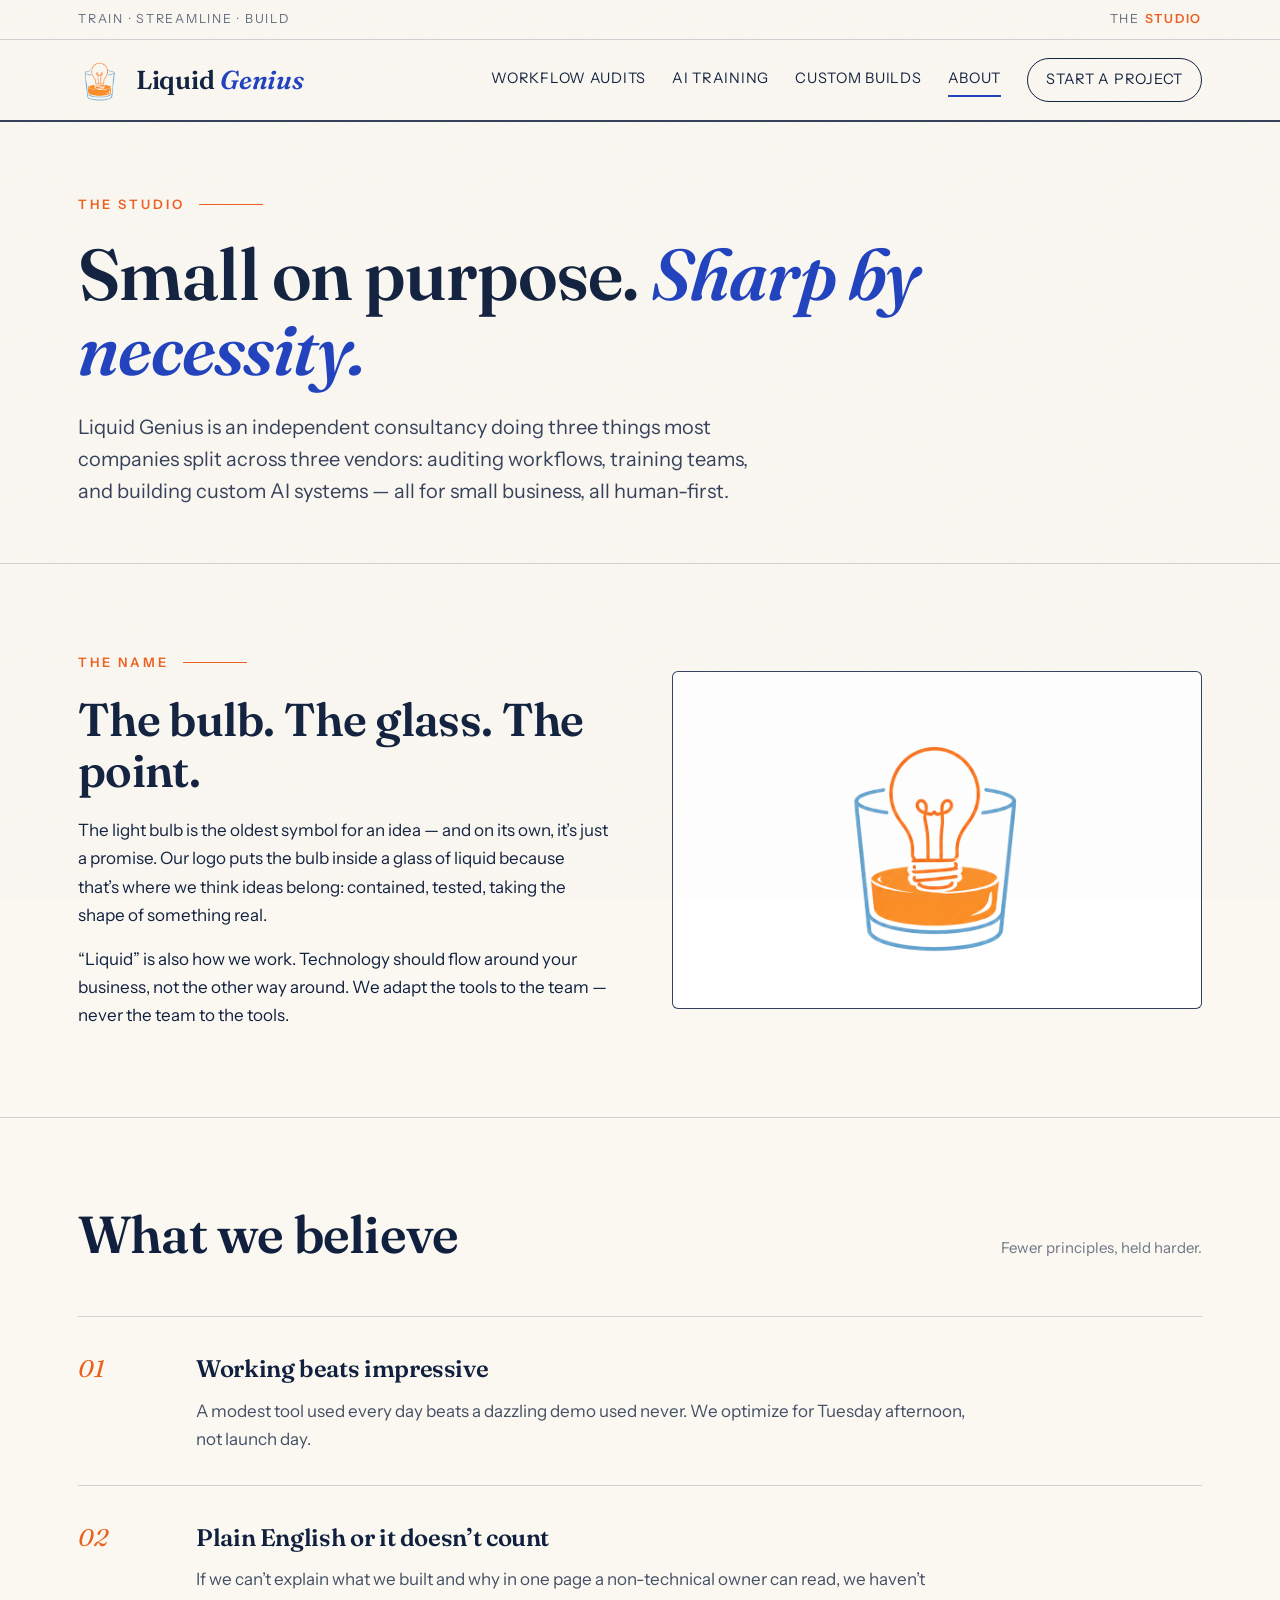
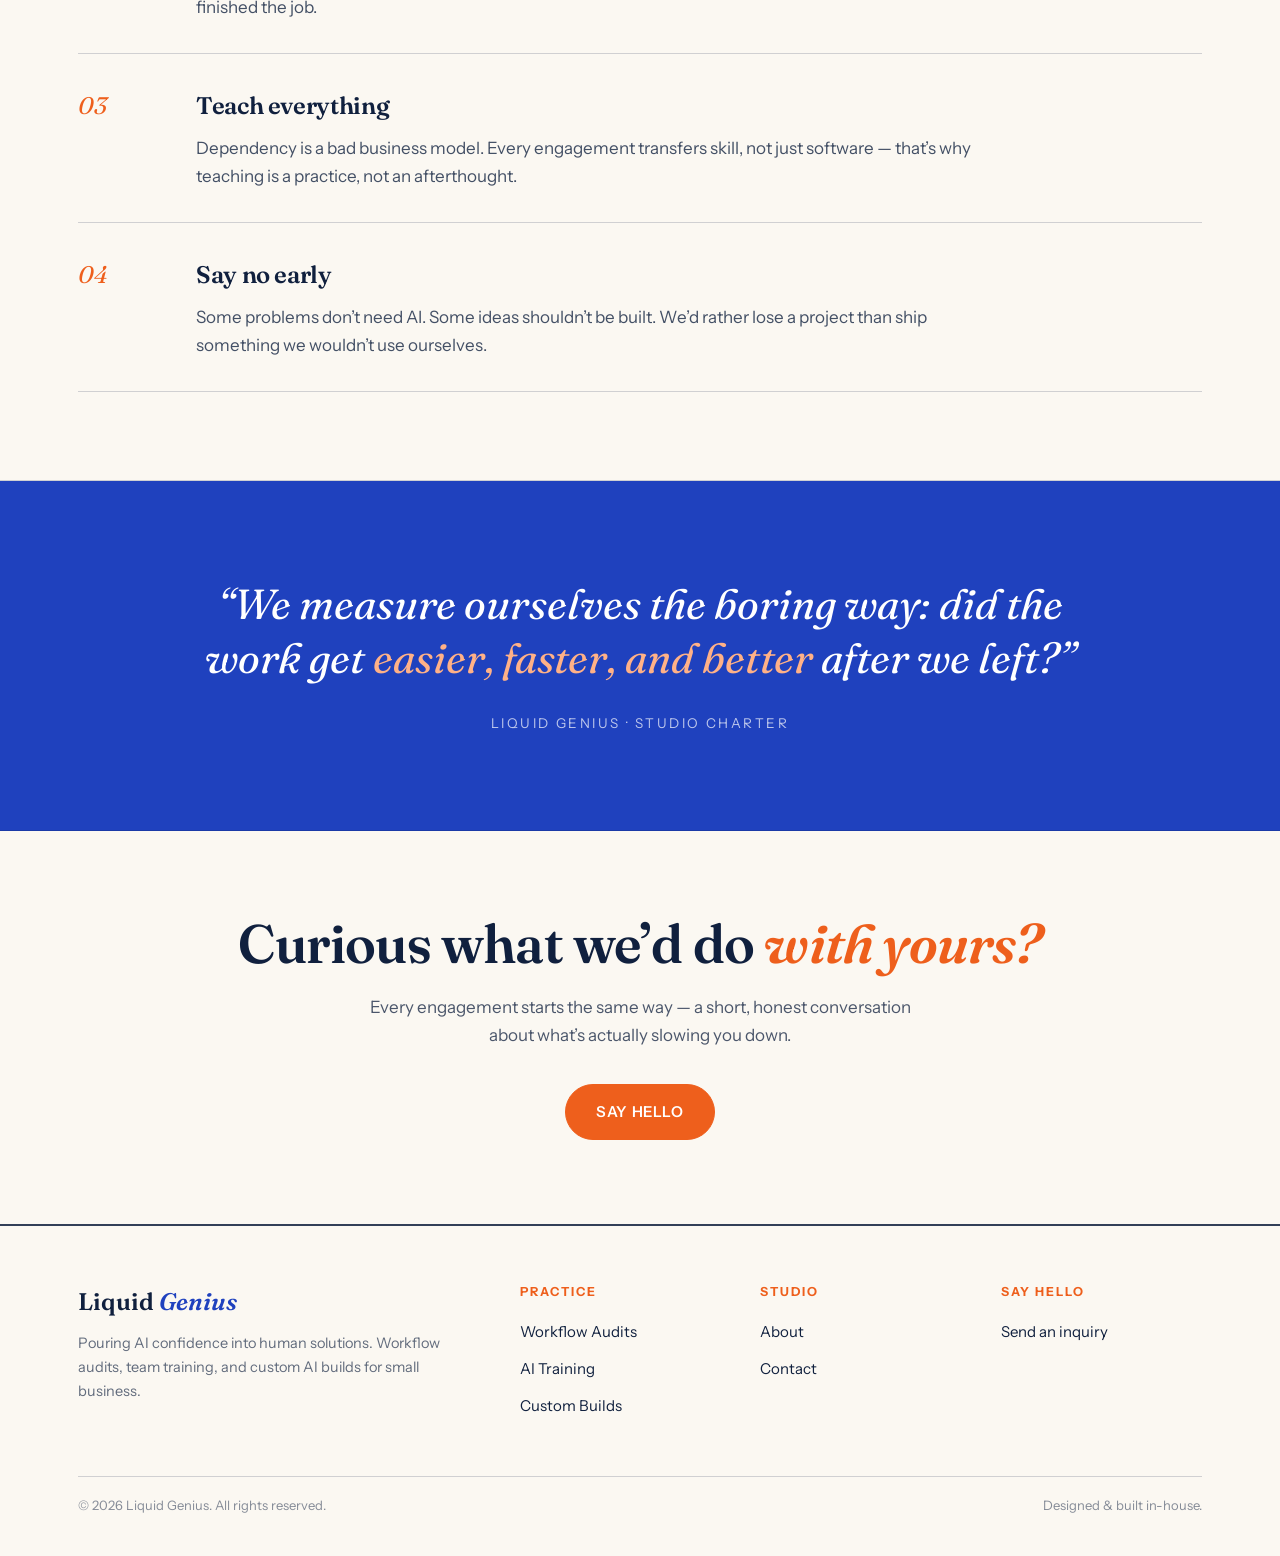
==== commit 86df0b0e: "Form emails via FormSubmit, remove public email" ====
--- a/about.html
+++ b/about.html
@@ -135,7 +135,7 @@
         <div>
           <h4>Say hello</h4>
           <ul>
-            <li><a href="mailto:lane@krugercoproductions.com">lane@krugercoproductions.com</a></li>
+            <li><a href="contact.html">Send an inquiry</a></li>
           </ul>
         </div>
       </div>
